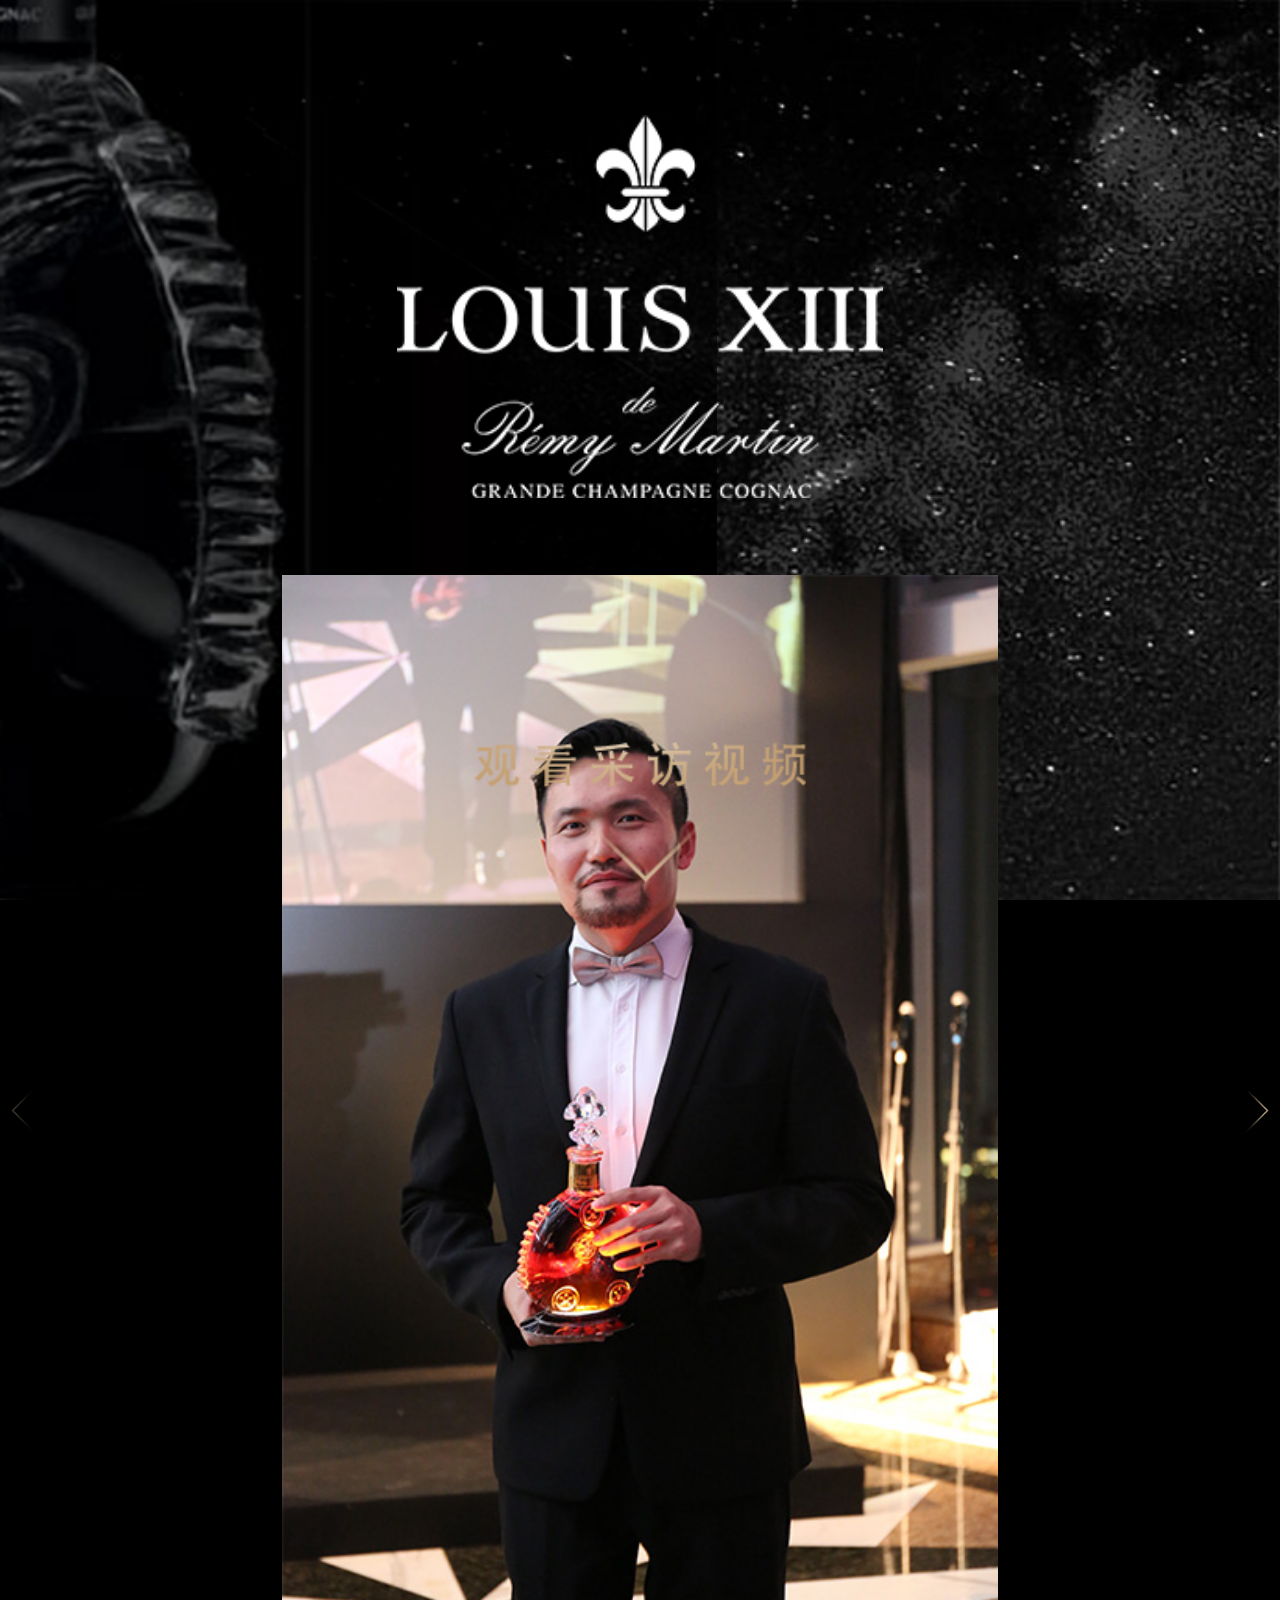
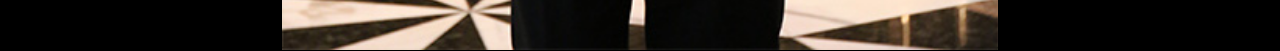
==== gallery.html @ 86127750 "no message" ====
<!DOCTYPE HTML><html><head><title>路易十三瓶中世纪</title><meta http-equiv=Content-Type content="text/html; charset=utf-8"><meta name=format-detection content="telephone=no"><meta name=viewport content="width=device-width,initial-scale=1.0,user-scalable=0,minimum-scale=1.0,maximum-scale=1.0,minimal-ui"><meta name=apple-mobile-web-app-status-bar-style content=black><meta name=apple-mobile-web-app-capable content=yes><meta name=Keywords><meta name=Description content=...><link rel=stylesheet type=text/css href=css/all.min.css><script type=text/javascript src=js/main.min.js></script></head><body><div id=dreambox><div class=bottle></div><div class=page id=galleryPage><a href=javascript:; class=logo><img src=img/logo.png width=100%></a><div class=gallery><div class=swiper-container><div class=swiper-wrapper><div class=swiper-slide><img src=img/place.jpg width=100%></div><div class=swiper-slide><img src=img/place.jpg width=100%></div><div class=swiper-slide><img src=img/place.jpg width=100%></div><div class=swiper-slide><img src=img/place.jpg width=100%></div><div class=swiper-slide><img src=img/place.jpg width=100%></div></div></div><div class=swiper-button-next></div><div class=swiper-button-prev></div></div><a href=javascript:; class="btn video_btn"><img src=img/video_btn.png width=100%></a></div></div><div id=orientLayer class=mod-orient-layer><div class=mod-orient-layer__content><i class="icon mod-orient-layer__icon-orient"></i><div class=mod-orient-layer__desc>为了更好的体验，请使用竖屏浏览</div></div></div><script>
    var swiper = new Swiper('.swiper-container', {
        nextButton: '.swiper-button-next',
        prevButton: '.swiper-button-prev',
        spaceBetween: 30
    });

    var target = $("#galleryPage");
    touch.on(target, 'swipeup', function(ev){
        window.location.href = "video.html";
    });

</script></body></html>
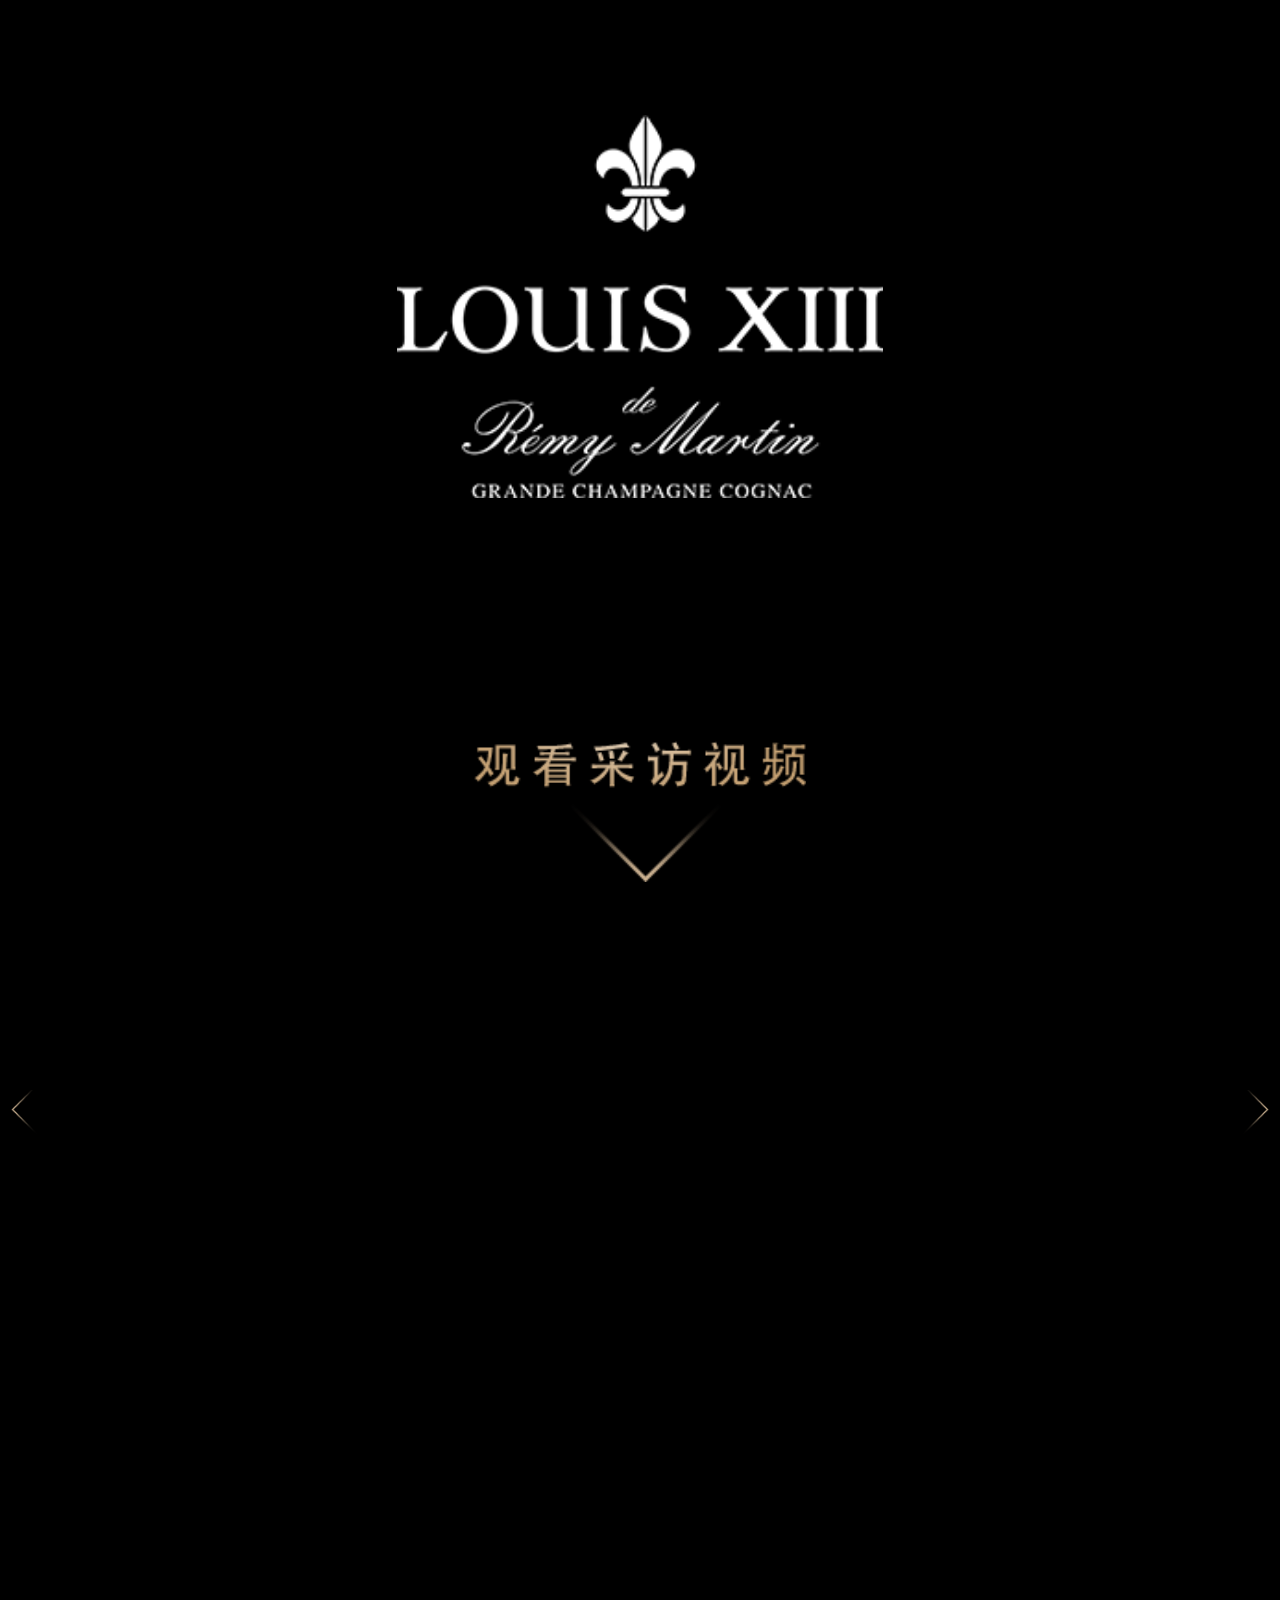
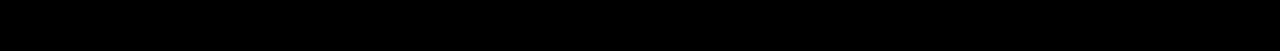
==== commit b2a4bf85: "no message" ====
--- a/gallery.html
+++ b/gallery.html
@@ -1,13 +1,43 @@
-<!DOCTYPE HTML><html><head><title>路易十三瓶中世纪</title><meta http-equiv=Content-Type content="text/html; charset=utf-8"><meta name=format-detection content="telephone=no"><meta name=viewport content="width=device-width,initial-scale=1.0,user-scalable=0,minimum-scale=1.0,maximum-scale=1.0,minimal-ui"><meta name=apple-mobile-web-app-status-bar-style content=black><meta name=apple-mobile-web-app-capable content=yes><meta name=Keywords><meta name=Description content=...><link rel=stylesheet type=text/css href=css/all.min.css><script type=text/javascript src=js/main.min.js></script></head><body><div id=dreambox><div class=bottle></div><div class=page id=galleryPage><a href=javascript:; class=logo><img src=img/logo.png width=100%></a><div class=gallery><div class=swiper-container><div class=swiper-wrapper><div class=swiper-slide><img src=img/place.jpg width=100%></div><div class=swiper-slide><img src=img/place.jpg width=100%></div><div class=swiper-slide><img src=img/place.jpg width=100%></div><div class=swiper-slide><img src=img/place.jpg width=100%></div><div class=swiper-slide><img src=img/place.jpg width=100%></div></div></div><div class=swiper-button-next></div><div class=swiper-button-prev></div></div><a href=javascript:; class="btn video_btn"><img src=img/video_btn.png width=100%></a></div></div><div id=orientLayer class=mod-orient-layer><div class=mod-orient-layer__content><i class="icon mod-orient-layer__icon-orient"></i><div class=mod-orient-layer__desc>为了更好的体验，请使用竖屏浏览</div></div></div><script>
-    var swiper = new Swiper('.swiper-container', {
-        nextButton: '.swiper-button-next',
-        prevButton: '.swiper-button-prev',
-        spaceBetween: 30
-    });
+<!DOCTYPE HTML><html><head><title>路易十三瓶中世纪</title><meta http-equiv=Content-Type content="text/html; charset=utf-8"><meta name=format-detection content="telephone=no"><meta name=viewport content="width=device-width,initial-scale=1.0,user-scalable=0,minimum-scale=1.0,maximum-scale=1.0,minimal-ui"><meta name=apple-mobile-web-app-status-bar-style content=black><meta name=apple-mobile-web-app-capable content=yes><meta name=Keywords><meta name=Description content=...><link rel=stylesheet type=text/css href=css/all.min.css><script type=text/javascript src=js/main.min.js></script></head><body><div id=dreambox><div class=page id=galleryPage><a href=javascript:; class=logo><img src=img/logo.png width=100%></a><div class=gallery><div class=swipercon><div class=swiper-container><div class=swiper-wrapper id=galleryCon></div></div><div class=swiper-button-next></div><div class=swiper-button-prev></div></div><img src=img/place.jpg width=56% style=opacity:0;></div><a href=javascript:; class="btn video_btn"><img src=img/video_btn.png width=100%></a></div></div><div id=orientLayer class=mod-orient-layer><div class=mod-orient-layer__content><i class="icon mod-orient-layer__icon-orient"></i><div class=mod-orient-layer__desc>为了更好的体验，请使用竖屏浏览</div></div></div><script>
+    
+    var target = $("#galleryPage"), slideHtml = "", galleryImgArr = [];
 
-    var target = $("#galleryPage");
+    $.map(guests, function(v, k){
+        if(v.id == cid){
+            for(var i = 1; i <= v.num; i++ ){
+                galleryImgArr.push('img/photo/'+cid+'/p'+i+'.jpg');
+                slideHtml += '<div class="swiper-slide"><img src="img/photo/'+cid+'/p'+i+'.jpg" width="100%" /></div>';
+            }
+        }
+    })
+
+    var loadingFun = function(imgSrcArr,finshReturnFun){
+
+            LoadFn(imgSrcArr , function (){
+                if(finshReturnFun){
+                    finshReturnFun();
+                }
+            } , function ( p ){
+                //$('.loading_con').html(p+"%");
+            });
+
+    };
+
+    function finshReturnFun(){
+        $("#galleryCon").html(slideHtml);
+        var swiper = new Swiper('.swiper-container', {
+            nextButton: '.swiper-button-next',
+            prevButton: '.swiper-button-prev',
+            spaceBetween: 30
+        });
+    }
+
+    loadingFun(galleryImgArr, finshReturnFun);
+    
+
     touch.on(target, 'swipeup', function(ev){
         window.location.href = "video.html";
     });
 
+
 </script></body></html>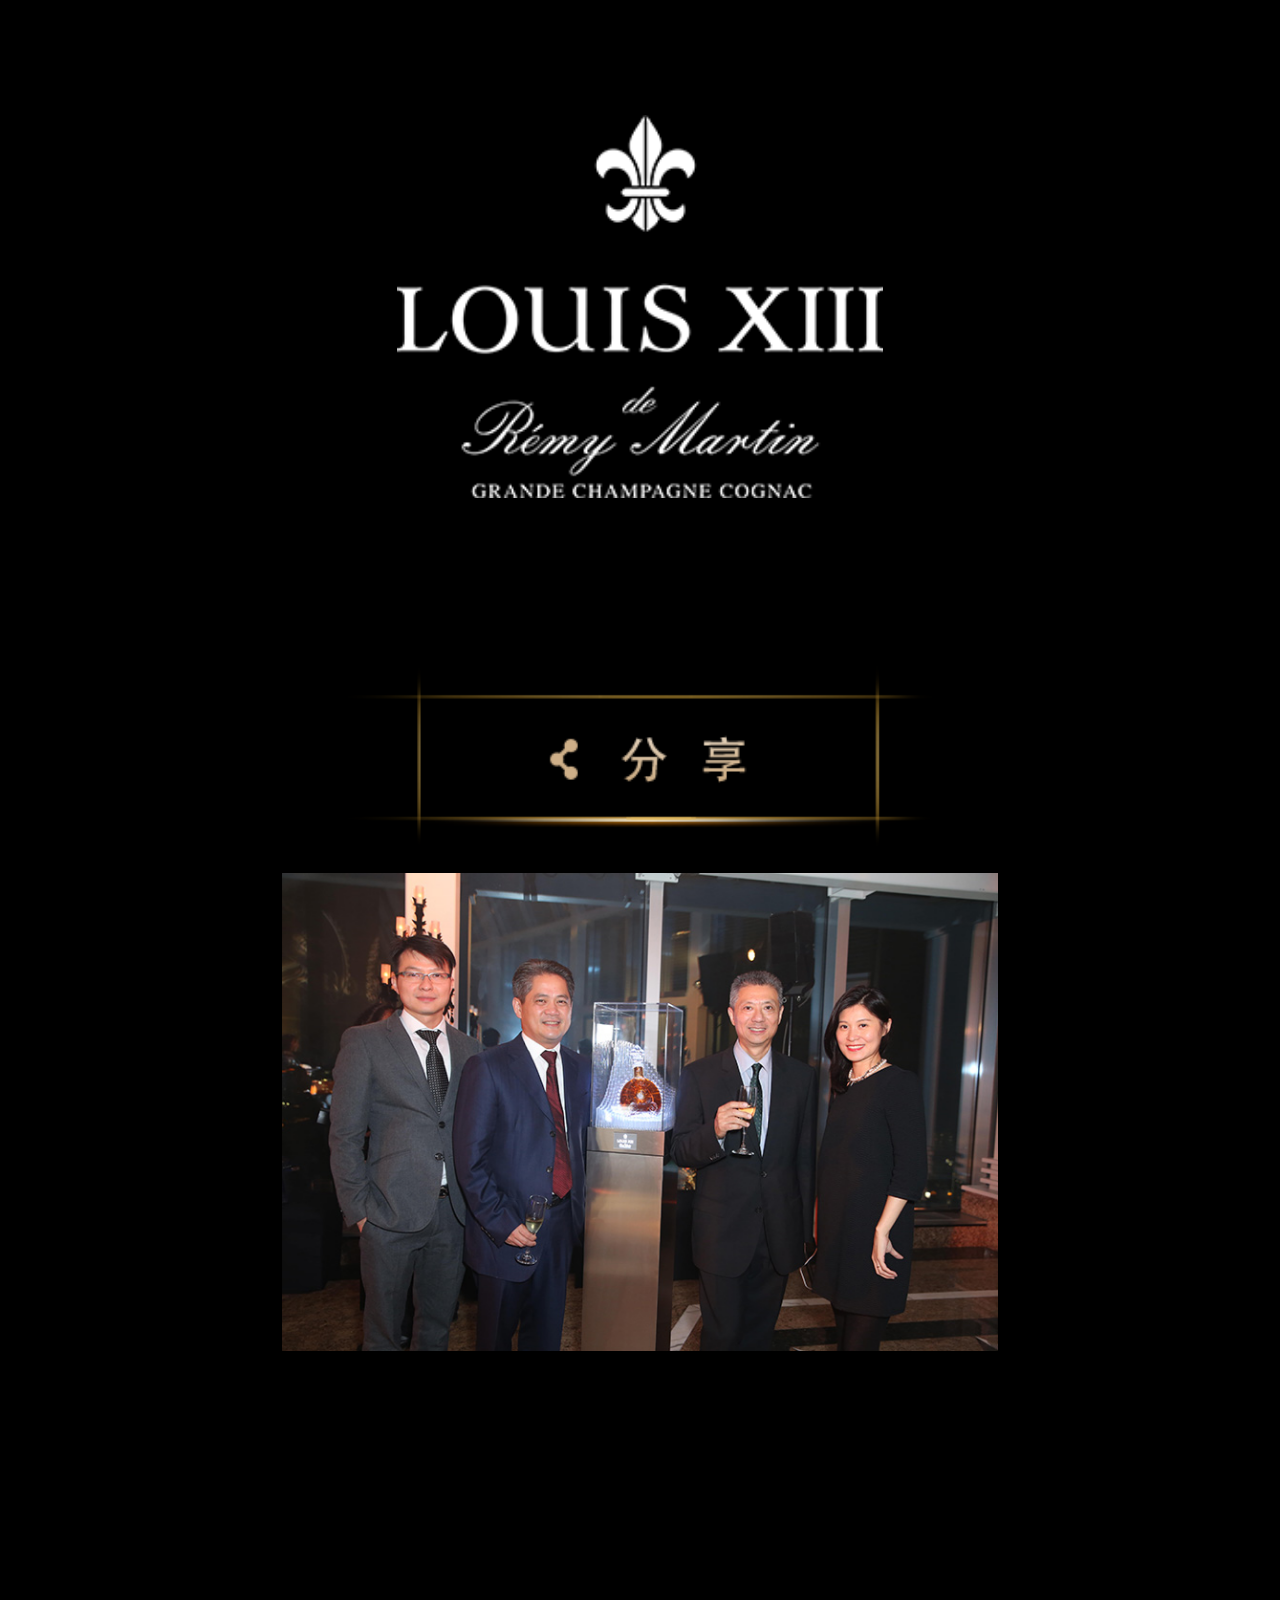
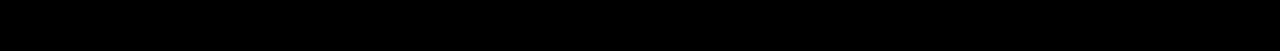
==== commit 9dfda7ce: "no message" ====
--- a/gallery.html
+++ b/gallery.html
@@ -1,14 +1,25 @@
-<!DOCTYPE HTML><html><head><title>路易十三瓶中世纪</title><meta http-equiv=Content-Type content="text/html; charset=utf-8"><meta name=format-detection content="telephone=no"><meta name=viewport content="width=device-width,initial-scale=1.0,user-scalable=0,minimum-scale=1.0,maximum-scale=1.0,minimal-ui"><meta name=apple-mobile-web-app-status-bar-style content=black><meta name=apple-mobile-web-app-capable content=yes><meta name=Keywords><meta name=Description content=...><link rel=stylesheet type=text/css href=css/all.min.css><script type=text/javascript src=js/main.min.js></script></head><body><div id=dreambox><div class=page id=galleryPage><a href=javascript:; class=logo><img src=img/logo.png width=100%></a><div class=gallery><div class=swipercon><div class=swiper-container><div class=swiper-wrapper id=galleryCon></div></div><div class=swiper-button-next></div><div class=swiper-button-prev></div></div><img src=img/place.jpg width=56% style=opacity:0;></div><a href=javascript:; class="btn video_btn"><img src=img/video_btn.png width=100%></a></div></div><div id=orientLayer class=mod-orient-layer><div class=mod-orient-layer__content><i class="icon mod-orient-layer__icon-orient"></i><div class=mod-orient-layer__desc>为了更好的体验，请使用竖屏浏览</div></div></div><script>
+<!DOCTYPE HTML><html><head><title>路易十三瓶中世纪</title><meta http-equiv=Content-Type content="text/html; charset=utf-8"><meta name=format-detection content="telephone=no"><meta name=viewport content="width=device-width,initial-scale=1.0,user-scalable=0,minimum-scale=1.0,maximum-scale=1.0,minimal-ui"><meta name=apple-mobile-web-app-status-bar-style content=black><meta name=apple-mobile-web-app-capable content=yes><meta name=Keywords><meta name=Description content=...><link rel=stylesheet type=text/css href=css/all.min.css><script type=text/javascript src=js/main.min.js></script></head><body><div class=sharePrompt><a href=javascript:; class=shareClose><img src=img/close.png width=100%></a></div><div id=dreambox><div class=page id=galleryPage><a href=javascript:; class=logo><img src=img/logo.png width=100%></a><div class=gallery><div class=swipercon><div class=swiper-container><div class=swiper-wrapper id=galleryCon></div></div><div class=swiper-button-next></div><div class=swiper-button-prev></div></div><img src=img/place.jpg width=56% style=opacity:0;></div><a href=javascript:; class="btn video_btn"><img src=img/video_btn.png width=100%></a> <a href=javascript:; class="btn share_btn"><img src=img/share_btn.png width=100%></a></div></div><div id=orientLayer class=mod-orient-layer><div class=mod-orient-layer__content><i class="icon mod-orient-layer__icon-orient"></i><div class=mod-orient-layer__desc>为了更好的体验，请使用竖屏浏览</div></div></div><script>
     
     var target = $("#galleryPage"), slideHtml = "", galleryImgArr = [];
 
     $.map(guests, function(v, k){
+
         if(v.id == cid){
             for(var i = 1; i <= v.num; i++ ){
                 galleryImgArr.push('img/photo/'+cid+'/p'+i+'.jpg');
                 slideHtml += '<div class="swiper-slide"><img src="img/photo/'+cid+'/p'+i+'.jpg" width="100%" /></div>';
             }
+
+            if(v.vid){
+                $(".video_btn").css("display", "inline-block");
+                touch.on(target, 'swipeup', function(ev){
+                    window.location.href = "video.html";
+                });
+            }else{
+                $(".share_btn").css("display", "inline-block");
+            };
         }
+
     })
 
     var loadingFun = function(imgSrcArr,finshReturnFun){
@@ -35,9 +46,14 @@
     loadingFun(galleryImgArr, finshReturnFun);
     
 
-    touch.on(target, 'swipeup', function(ev){
-        window.location.href = "video.html";
-    });
+    $(".share_btn").click(function(){
+        $(".sharePrompt").show();
+    })
+
+    $(".shareClose").click(function(){
+        $(".sharePrompt").hide();
+    })
+
 
 
 </script></body></html>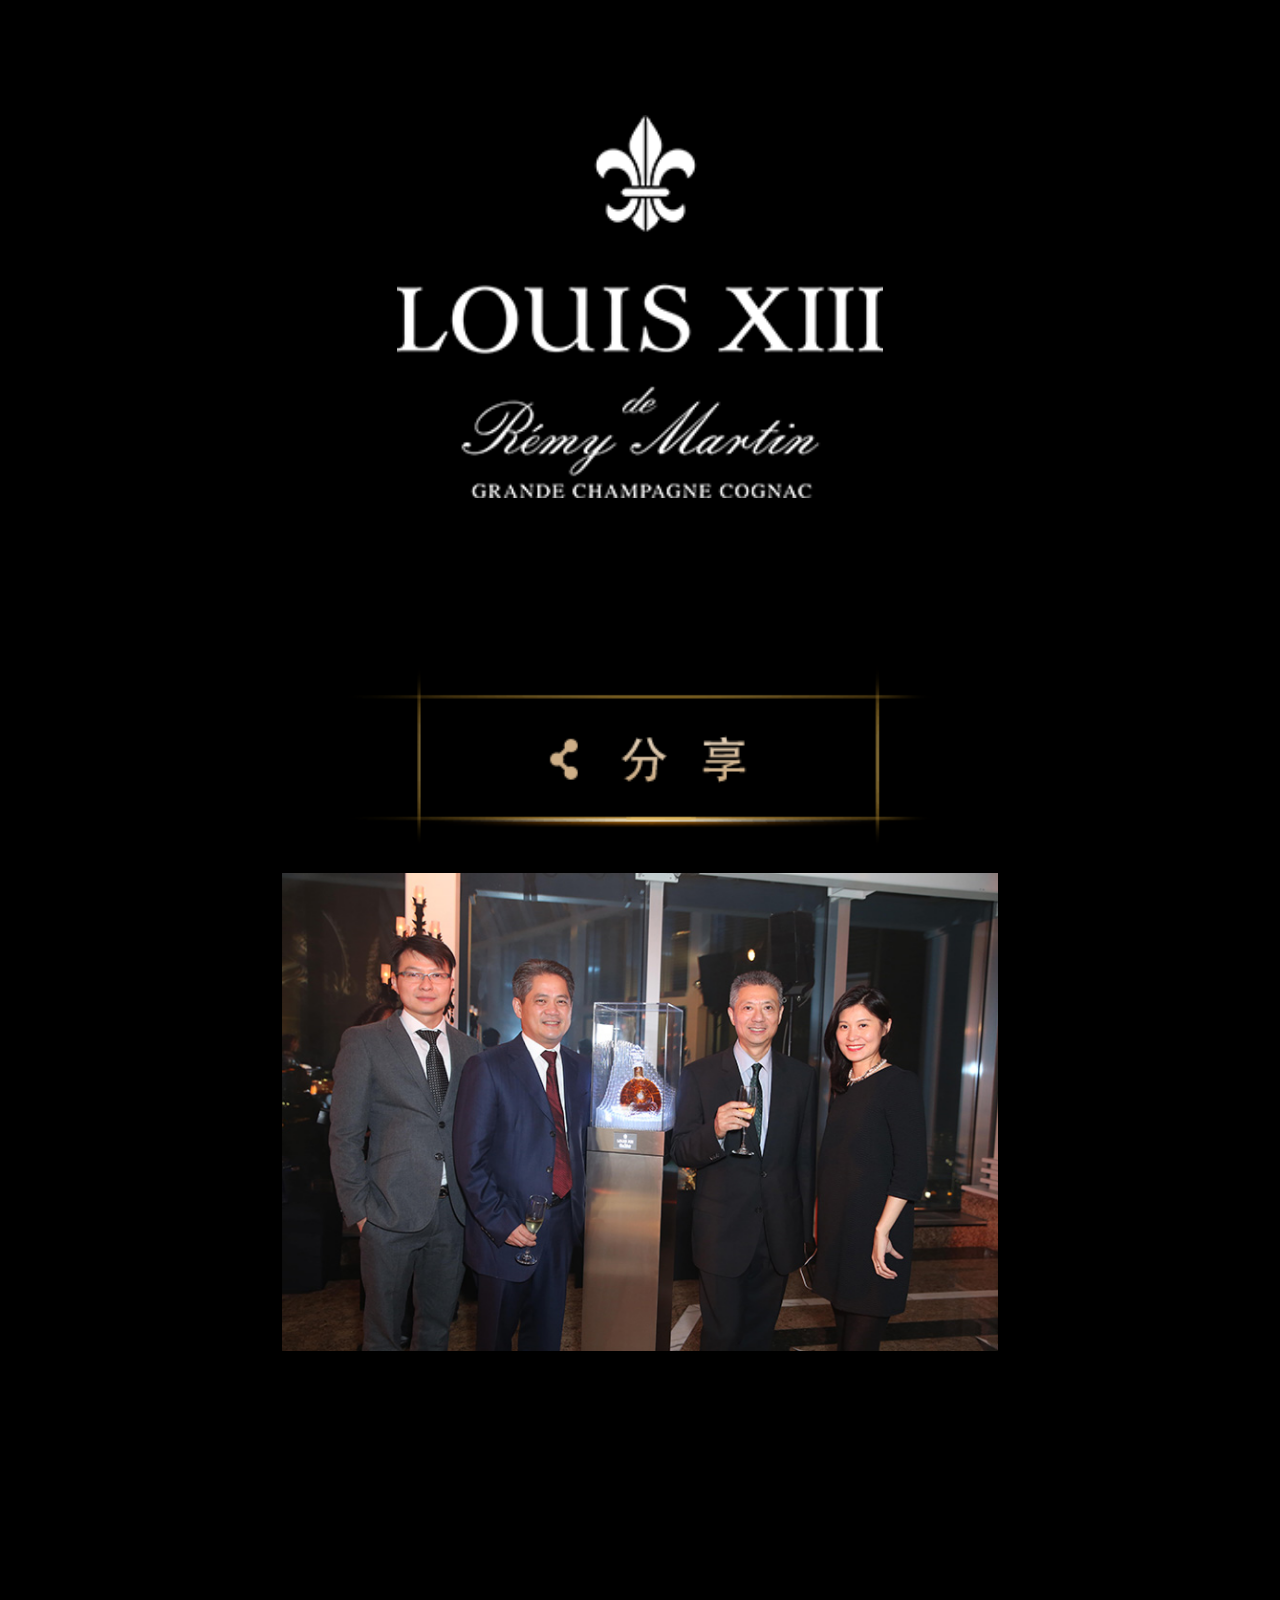
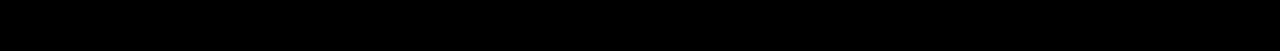
==== commit 65ce643b: "no message" ====
--- a/gallery.html
+++ b/gallery.html
@@ -1,4 +1,12 @@
-<!DOCTYPE HTML><html><head><title>路易十三瓶中世纪</title><meta http-equiv=Content-Type content="text/html; charset=utf-8"><meta name=format-detection content="telephone=no"><meta name=viewport content="width=device-width,initial-scale=1.0,user-scalable=0,minimum-scale=1.0,maximum-scale=1.0,minimal-ui"><meta name=apple-mobile-web-app-status-bar-style content=black><meta name=apple-mobile-web-app-capable content=yes><meta name=Keywords><meta name=Description content=...><link rel=stylesheet type=text/css href=css/all.min.css><script type=text/javascript src=js/main.min.js></script></head><body><div class=sharePrompt><a href=javascript:; class=shareClose><img src=img/close.png width=100%></a></div><div id=dreambox><div class=page id=galleryPage><a href=javascript:; class=logo><img src=img/logo.png width=100%></a><div class=gallery><div class=swipercon><div class=swiper-container><div class=swiper-wrapper id=galleryCon></div></div><div class=swiper-button-next></div><div class=swiper-button-prev></div></div><img src=img/place.jpg width=56% style=opacity:0;></div><a href=javascript:; class="btn video_btn"><img src=img/video_btn.png width=100%></a> <a href=javascript:; class="btn share_btn"><img src=img/share_btn.png width=100%></a></div></div><div id=orientLayer class=mod-orient-layer><div class=mod-orient-layer__content><i class="icon mod-orient-layer__icon-orient"></i><div class=mod-orient-layer__desc>为了更好的体验，请使用竖屏浏览</div></div></div><script>
+<!DOCTYPE HTML><html><head><title>路易十三瓶中世纪</title><meta http-equiv=Content-Type content="text/html; charset=utf-8"><meta name=format-detection content="telephone=no"><meta name=viewport content="width=device-width,initial-scale=1.0,user-scalable=0,minimum-scale=1.0,maximum-scale=1.0,minimal-ui"><meta name=apple-mobile-web-app-status-bar-style content=black><meta name=apple-mobile-web-app-capable content=yes><meta name=Keywords><meta name=Description content=...><link rel=stylesheet type=text/css href=css/all.min.css><script type=text/javascript src=js/main.min.js></script><script>
+    var _hmt = _hmt || [];
+    (function() {
+      var hm = document.createElement("script");
+      hm.src = "//hm.baidu.com/hm.js?5a7c19b688ddbacafd34e873f2d727a2";
+      var s = document.getElementsByTagName("script")[0]; 
+      s.parentNode.insertBefore(hm, s);
+    })();
+    </script></head><body><div class=sharePrompt><a href=javascript:; class=shareClose><img src=img/close.png width=100%></a></div><div id=dreambox><div class=page id=galleryPage><a href=javascript:; class=logo><img src=img/logo.png width=100%></a><div class=gallery><div class=swipercon><div class=swiper-container><div class=swiper-wrapper id=galleryCon></div></div><div class=swiper-button-next></div><div class=swiper-button-prev></div></div><img src=img/place.jpg width=56% style=opacity:0;></div><a href=javascript:; class="btn video_btn"><img src=img/video_btn.png width=100%></a> <a href=javascript:; class="btn share_btn"><img src=img/share_btn.png width=100%></a></div></div><div id=orientLayer class=mod-orient-layer><div class=mod-orient-layer__content><i class="icon mod-orient-layer__icon-orient"></i><div class=mod-orient-layer__desc>为了更好的体验，请使用竖屏浏览</div></div></div><script>
     
     var target = $("#galleryPage"), slideHtml = "", galleryImgArr = [];
 
@@ -13,7 +21,7 @@
             if(v.vid){
                 $(".video_btn").css("display", "inline-block");
                 touch.on(target, 'swipeup', function(ev){
-                    window.location.href = "video.html";
+                    window.location.href = "video.html?id=" + cid;
                 });
             }else{
                 $(".share_btn").css("display", "inline-block");
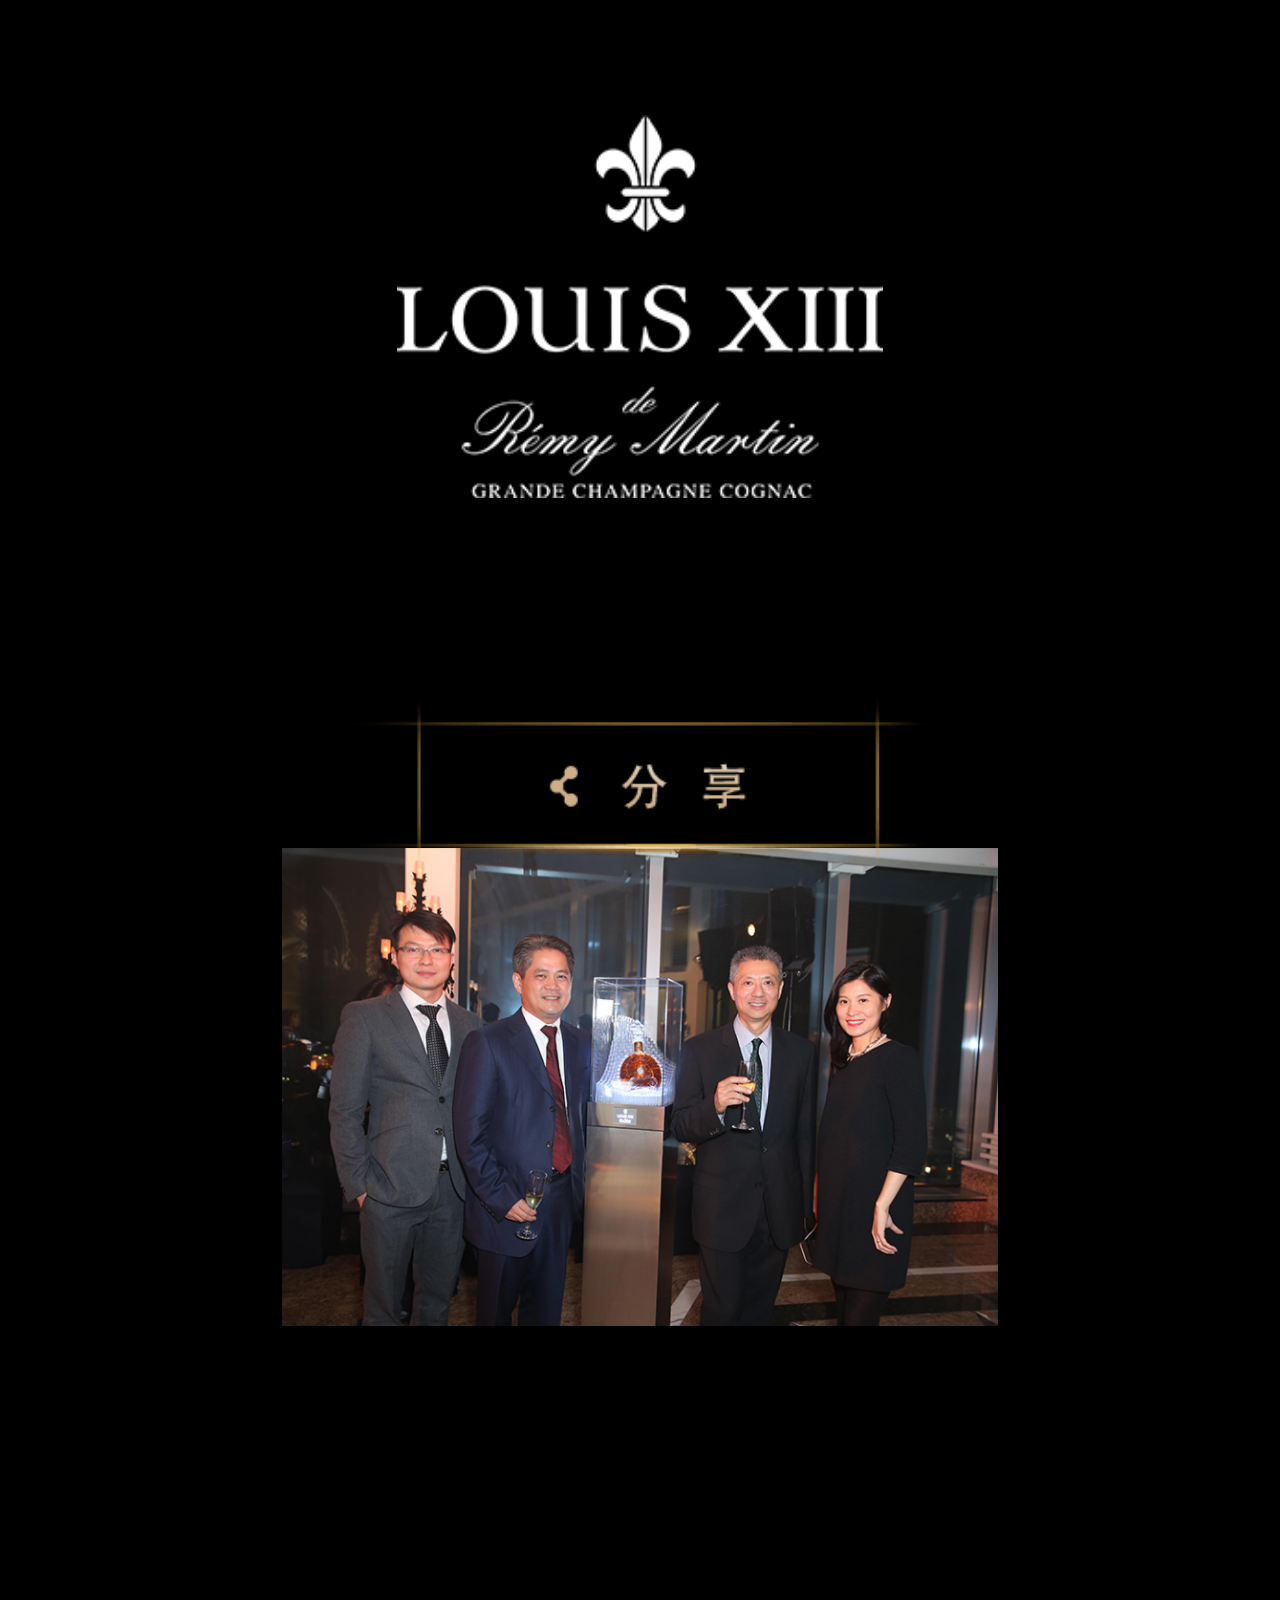
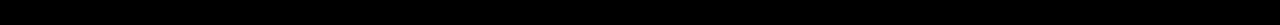
==== commit d61a0b65: "no message" ====
--- a/gallery.html
+++ b/gallery.html
@@ -6,7 +6,7 @@
       var s = document.getElementsByTagName("script")[0]; 
       s.parentNode.insertBefore(hm, s);
     })();
-    </script></head><body><div class=sharePrompt><a href=javascript:; class=shareClose><img src=img/close.png width=100%></a></div><div id=dreambox><div class=page id=galleryPage><a href=javascript:; class=logo><img src=img/logo.png width=100%></a><div class=gallery><div class=swipercon><div class=swiper-container><div class=swiper-wrapper id=galleryCon></div></div><div class=swiper-button-next></div><div class=swiper-button-prev></div></div><img src=img/place.jpg width=56% style=opacity:0;></div><a href=javascript:; class="btn video_btn"><img src=img/video_btn.png width=100%></a> <a href=javascript:; class="btn share_btn"><img src=img/share_btn.png width=100%></a></div></div><div id=orientLayer class=mod-orient-layer><div class=mod-orient-layer__content><i class="icon mod-orient-layer__icon-orient"></i><div class=mod-orient-layer__desc>为了更好的体验，请使用竖屏浏览</div></div></div><script>
+    </script></head><body><div class=sharePrompt><a href=javascript:; class=shareClose><img src=img/close.png width=100%></a></div><div id=dreambox><div class=page id=galleryPage><a href=javascript:; class=logo><img src=img/logo.png width=100%></a><div class=gallery><div class=swipercon><div class=swiper-container><div class=swiper-wrapper id=galleryCon></div></div><div class=swiper-button-next></div><div class=swiper-button-prev></div></div><img src=img/place.jpg class=place style=opacity:0;></div><a href=javascript:; class="btn video_btn"><img src=img/video_btn.png width=100%></a> <a href=javascript:; class="btn share_btn"><img src=img/share_btn.png width=100%></a></div></div><div id=orientLayer class=mod-orient-layer><div class=mod-orient-layer__content><i class="icon mod-orient-layer__icon-orient"></i><div class=mod-orient-layer__desc>为了更好的体验，请使用竖屏浏览</div></div></div><script>
     
     var target = $("#galleryPage"), slideHtml = "", galleryImgArr = [];
 
@@ -64,4 +64,4 @@
 
 
 
-</script></body></html>+</script><script type=text/javascript src=js/share.js></script></body></html>